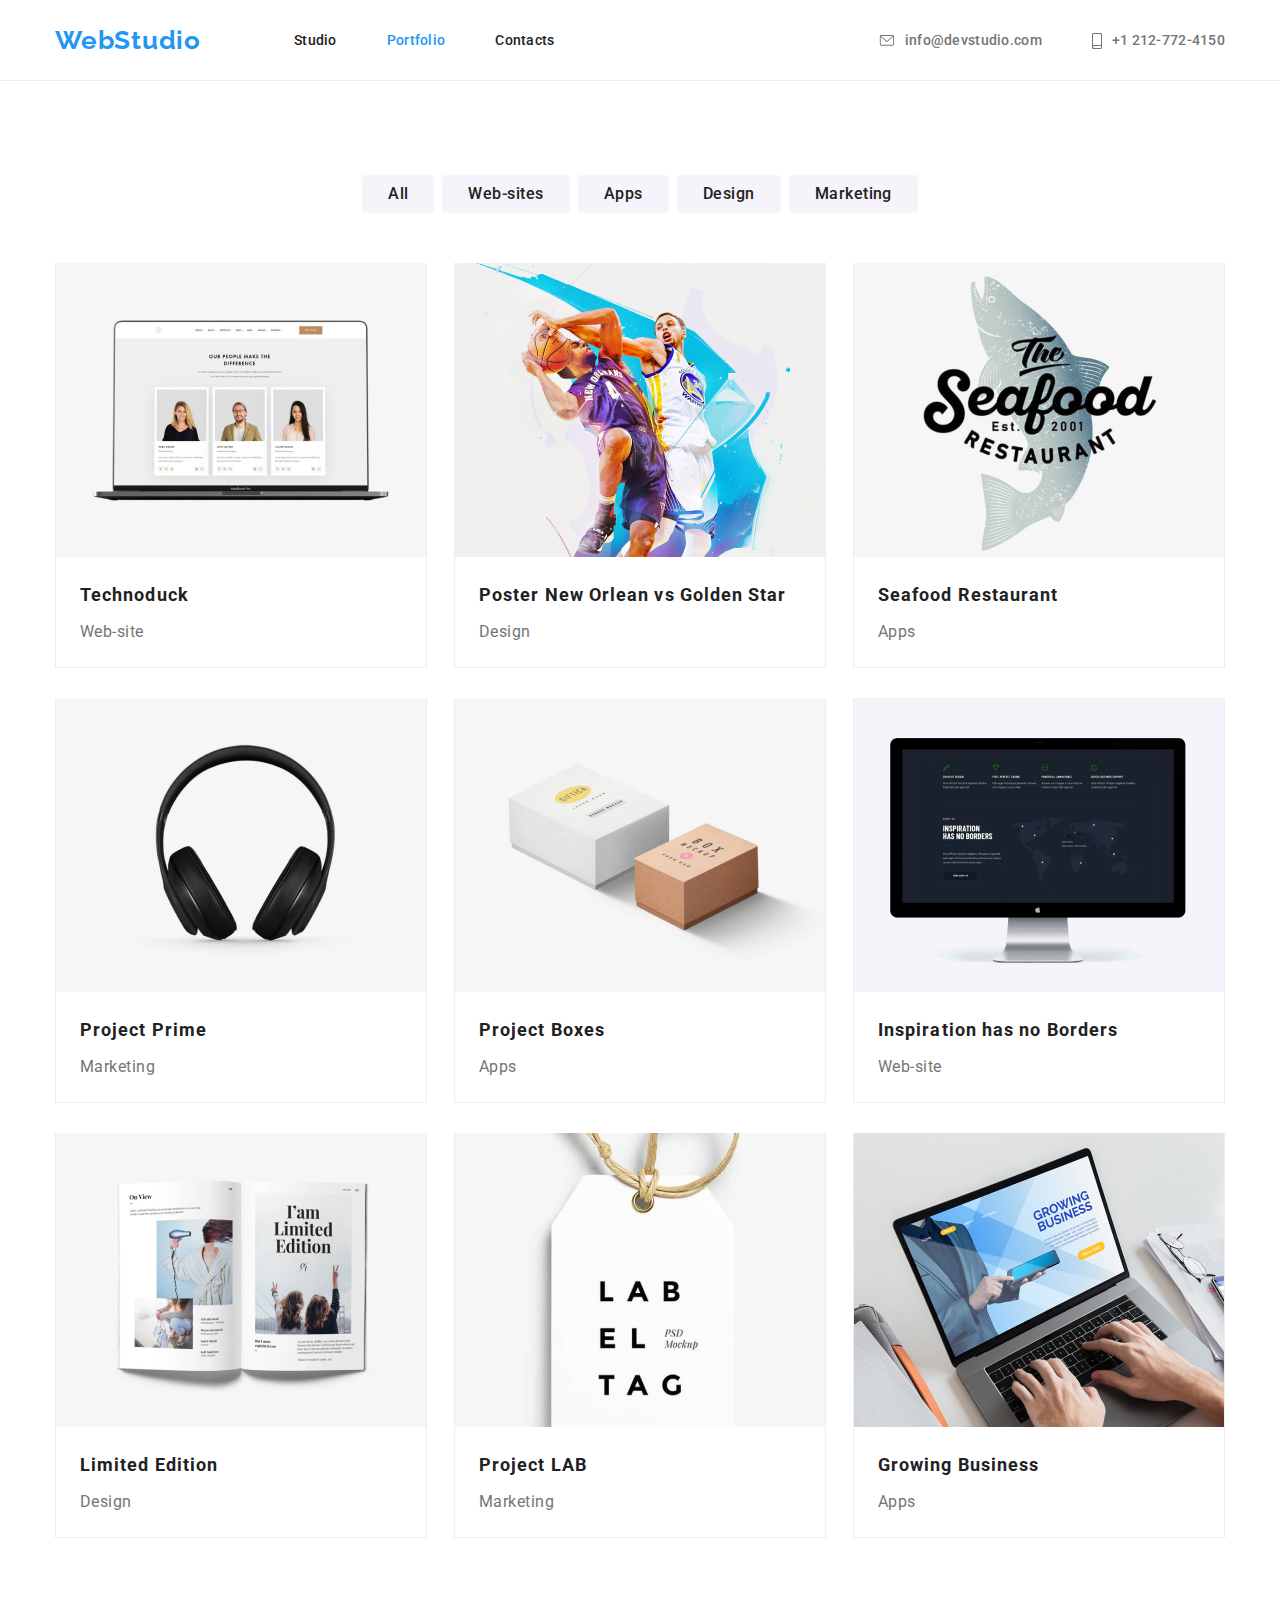
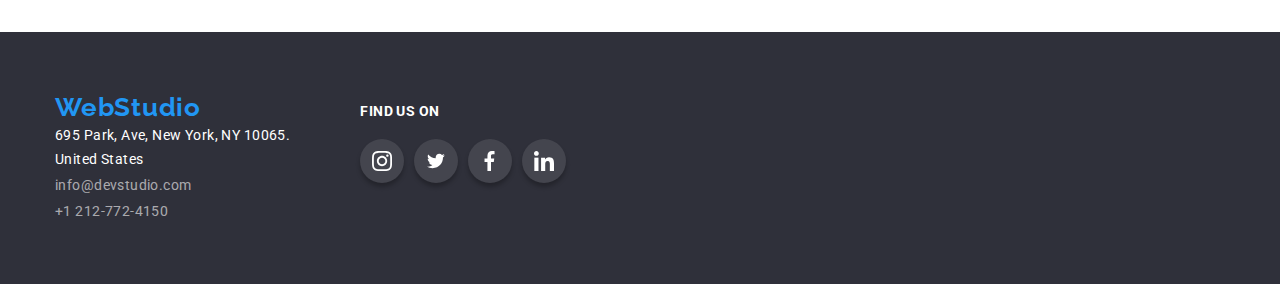
==== portfolio.html @ 8aeeb7af "Add files via upload" ====
<!DOCTYPE html>
<html lang="en">
<head>
    <meta charset="UTF-8">
    <meta http-equiv="X-UA-Compatible" content="IE=edge">
    <meta name="viewport" content="width=device-width, initial-scale=1.0">
    <title>Portfolio</title>
    <link href="https://fonts.googleapis.com/css2?family=Raleway:wght@700&family=Roboto:wght@400;500;700;900&display=swap" rel="stylesheet">
    <link rel="stylesheet" href="https://cdnjs.cloudflare.com/ajax/libs/modern-normalize/1.1.0/modern-normalize.min.css">
    <link rel="stylesheet" href="css/styles.css">
</head>
<body>
    <!--Header-->
    <header class="header">
        <!-- Navigation -->
        <div class="container">
            <nav class="nav">
                <a class="logo" href="./index.html">WebStudio</a>
                <ul class="nav-list">
                    <li class="nav-list-item">
                        <a class="nav-list-link" href="./index.html">Studio</a>
                    </li>
                    <li class="nav-list-item">
                        <a class="nav-list-link-card" href="./portfolio.html">Portfolio</a>
                    </li>
                    <li class="nav-list-item">
                        <a class="nav-list-link" href="#">Contacts</a>
                    </li>
                </ul>
            </nav>
            <ul class="address-list">
                <li class="address-list-item">
                    <a class="address-info" href="mailto:info@devstudio.com">
                        <svg class="header-address-icon" width="16" height="12">
                            <use href="./img/icons.svg#envelope"></use>
                        </svg>info@devstudio.com</a>
                </li>
                <li class="address-list-item">
                    <a class="address-info" href="tel:+12127724150">
                        <svg class="header-address-icon" width="10" height="16">
                            <use href="./img/icons.svg#smartphone"></use>
                        </svg>+1 212-772-4150</a>
                </li>
            </ul>
        </div>
        
    </header>

    <!--Main content-->
    <main>  
    <section class="section portfolio-section">
        <!--Portfolio Button-->
        <div class="container">
            <ul class="filter-btn-list">
                <li class="filter-btn-items"><button class="btn" type="button">All</button></li>
                <li class="filter-btn-items"><button class="btn" type="button">Web-sites</button></li>
                <li class="filter-btn-items"><button class="btn" type="button">Apps</button></li>
                <li class="filter-btn-items"><button class="btn" type="button">Design</button></li>
                <li class="filter-btn-items"><button class="btn" type="button">Marketing</button></li>
            </ul>
    
            <!--Portfolio Main images and poster-->
            
            <ul class="portfolio-list">
                <li class="portfolio-list-item"><img class="portfolio-list-img" src="img/portfolio-img1.jpg" alt="Laptop" width="370">
                    <h2 class="portfolio-list-header">Technoduck</h2>
                    <p class="portfolio-list-description">Web-site</p></li>
                <li class="portfolio-list-item"><img class="portfolio-list-img" src="img/portfolio-img2.jpg" alt="NBA Poster" width="370">
                    <h2 class="portfolio-list-header">Poster New Orlean vs Golden Star</h2>
                    <p class="portfolio-list-description">Design</p></li>
                <li class="portfolio-list-item"><img class="portfolio-list-img" src="img/portfolio-img3.jpg" alt="Seafood Restaurant" width="370">
                    <h2 class="portfolio-list-header">Seafood Restaurant</h2>
                    <p class="portfolio-list-description">Apps</p></li>
                <li class="portfolio-list-item"><img class="portfolio-list-img" src="img/portfolio-img4.jpg" alt="Headphone" width="370">
                    <h2 class="portfolio-list-header">Project Prime</h2>
                    <p class="portfolio-list-description">Marketing</p></li>
                <li class="portfolio-list-item"><img class="portfolio-list-img" src="img/portfolio-img5.jpg" alt="Image of two boxes" width="370">
                    <h2 class="portfolio-list-header">Project Boxes</h2>
                    <p class="portfolio-list-description">Apps</p></li>
                <li class="portfolio-list-item"><img class="portfolio-list-img" src="img/portfolio-img6.jpg" alt="Computer Monitor" width="370">
                    <h2 class="portfolio-list-header">Inspiration has no Borders</h2>
                    <p class="portfolio-list-description">Web-site</p></li>
                <li class="portfolio-list-item"><img class="portfolio-list-img" src="img/portfolio-img7.jpg" alt="Open book called I am Limited Edition" width="370">
                    <h2 class="portfolio-list-header">Limited Edition</h2>
                    <p class="portfolio-list-description">Design</p></li>
                <li class="portfolio-list-item"><img class="portfolio-list-img" src="img/portfolio-img8.jpg" alt="Tag" width="370">
                    <h2 class="portfolio-list-header">Project LAB</h2>
                    <p class="portfolio-list-description">Marketing</p></li>
                <li class="portfolio-list-item"><img class="portfolio-list-img" src="img/portfolio-img9.jpg" alt="Laptop" width="370">
                    <h2 class="portfolio-list-header">Growing Business</h2>
                    <p class="portfolio-list-description">Apps</p></li>
            </ul>
        </div>
        
    </section>        
    </main>

    <!--Footer-->
    <footer class="contact">
        <div class="container">
            <div class="footer-address">
                <a class="logo" href="./index.html">WebStudio</a>
                <address class="contact-info">
                    <ul class="contact-list">
                        <li class="contact-list-item"><a class="contact-list-item-map" href="https://goo.gl/maps/KjiPHwLMQQ97QbyQ7" target="_blank">695 Park, Ave, New York, NY 10065. <br>
                        United States</a>
                        </li>
                        <li class="contact-list-item">
                            <a class="contact-list-item-card"
                            href="mailto:info@devstudio.com">info@devstudio.com</a>
                        </li>
                        <li class="contact-list-item">
                            <a class="contact-list-item-card" href="tel:+12127724150">+1 212-772-4150</a>
                        </li>
                    </ul>
                </address>
            
            </div>
            
        <div class="socialmedia-list-container">
                <h2 class="socialmedia-list-title">Find Us On</h2>
                <ul class="socialmedia-list">
                  <li class="socialmedia-list-item">
                    <a href="" class="socialmedia-list-link">
                      <svg class="icon" width="20" height="20">
                        <use href="./img/icons.svg#instagram"></use>
                      </svg>
                    </a>
                  </li>
                  <li class="socialmedia-list-item">
                    <a href="" class="socialmedia-list-link">
                      <svg class="icon" width="20" height="16">
                        <use href="./img/icons.svg#twitter"></use>
                      </svg>
                    </a>
                  </li>
                  <li class="socialmedia-list-item">
                    <a href="" class="socialmedia-list-link">
                      <svg class="icon" width="20" height="20">
                        <use href="./img/icons.svg#facebook"></use>
                      </svg>
                    </a>
                  </li>
                  <li class="socialmedia-list-item">
                    <a href="" class="socialmedia-list-link">
                      <svg class="icon" width="20" height="20">
                        <use href="./img/icons.svg#linkedin"></use>
                      </svg>
                    </a>
                  </li>
                </ul>
            </div>
        </div>
        
    </footer>

</body>

</html>
---- css/styles.css ----
/*Global Elements*/

:root {
    --primary-color: #2196f3;
    --primary-colorFont: #212121;
    --secondary-colorFont: #757575;
    --third-colorFont: #ffffff;
    --main-bg-color:#e5e5e5;
    --dark-bg-color: #2f303a;
    --light-bg-color:#ffffff;
    --lightgrey-bg-color: #f5f4fa;
    --light-bg2-color: #eeeeee;
    --icon-color-main: #afb1b8;
}

*,
*::before,
*::after {
   box-sizing: border-box;
   margin: 0;
   padding: 0;
}

.container {
    width: 1200px;
    padding-left: 15px;
    padding-right: 15px;
    margin: 0 auto;
}

h1,
h2,
h3,
h4,
h5,
h6,
p {
   margin: 0;
   padding: 0;
}

ul {
   padding: 0;
}

img {
   display: block;
   max-width: 100%;
   height: auto;
}

.section {
   padding-top: 94px;
   padding-bottom: 94px;
}

body {
    font-family: 'Roboto', sans-serif;
    color: var(--primary-colorFont);
}

/* header & footer background, font, spacing */

.header {
    border-bottom: 1px solid #ececec;
}

.header .container {
    display: flex;
    align-items: center;
    background-color: var(--light-bg-color);
}

/*Navigation list color for current page */

.nav {
    display: flex;
    align-items: center;
}

.nav-list {
    display: flex;
    align-items: center;
    margin: 0;
    margin-left: 93px;
}

.nav-list-link,
.nav-list-link-card {
    display: block;
}

.address-list {
    display: flex;
    align-items: center;
     
    margin-left: auto;
}

.address-list li:last-child {
    margin-left: 50px;
}

.address-info {
    color: var(--secondary-colorFont);
}


.nav-list li:nth-child(2),
.nav-list li:nth-child(3) {
    margin-left: 50px;
}

.nav-list-link-card {
    color: var(--primary-color);
}

.nav-list-link,
.nav-list-link-card,
.address-info {
    font-weight: 500;
    font-size: 14px;
    font-style: normal;
    line-height: 1.143;
    letter-spacing: 0.02em;
    text-decoration: none;
    padding: 32px 0;
}


.contact .container {
    display: flex;
    align-items: baseline;
}

.contact {
    font-size: 14px;
    line-height: 1.714;
    letter-spacing: 0.03em;
    background-color: var(--dark-bg-color);
    padding: 60px 0;
}

.contact-info {
    font-style: normal;
}

.contact-list-item:not(:last-child) {
    margin-bottom: 2px;
}

.contact-list-item-map {
    text-decoration: none;
    color: var(--third-colorFont);
  }

.contact-list-item-card {
    text-decoration: none;
    color: rgba(255, 255, 255, 0.6);
  }
  
.contact-list-item-map:hover,
.contact-list-item-map:focus,
.contact-list-item-card:hover,
.contact-list-item-card:focus {
    color: var(--primary-color);
}

.social-list-container h2 {
    font-weight: 700;
    font-size: 14px;
    line-height: 1.14;
    letter-spacing: 0.03em;
    text-transform: uppercase;
    color: var(--super-light-text);
    margin-bottom: 20px;
}

.contact .socialmedia-list-link {
    background-color: rgba(255, 255, 255, 0.1);
    display: flex;
    justify-content: center;
    align-items: center;
    border-radius: 50%;
    width: 44px;
    height: 44px;
    color: var(--third-colorFont);
    box-shadow: 0px 4px 4px 0px rgba(0, 0, 0, 0.25);
    -webkit-box-shadow: 0px 4px 4px 0px rgba(0, 0, 0, 0.25);
    -moz-box-shadow: 0px 4px 4px 0px rgba(0, 0, 0, 0.25);
}

.contact .socialmedia-list {
    display: flex;
}

/* Footer social media */
.socialmedia-list-container {
    margin-left: 70px;
}

.socialmedia-list-title {
    font-weight: 700;
    font-size: 14px;
    line-height: 1.143;
    letter-spacing: 0.03em;
    text-transform: uppercase;
    color: var(--third-colorFont);
    margin-bottom: 20px;
}

.socialmedia-list {
    display: flex;
}

.socialmedia-list-item:not(:last-child) {
    margin-right: 10px;
}

.socialmedia-list-link .icon {
    fill: var(--third-colorFont);
}

.socialmedia-list .socialmedia-list-link:hover,
.socialmedia-list .socialmedia-list-link:active {
    background-color: var(--primary-color);
}

.socialmedia-list .socialmedia-list-link:hover {
    fill: var(--third-colorFont);
}

/* List styles */
.nav-list,
.address-list,
.features-list,
.ourteam-list,
.contact-list,
.aboutus-list,
.filter-btn-list,
.portfolio-list,
.social-list,
.clients-list,
.socialmedia-list {
    list-style: none;
}
/* List styles end */

/*Header logo*/

.logo {
    font-family: 'Raleway', sans-serif;
    font-weight: 700;
    font-size: 26px;
    line-height: 1.192;
    letter-spacing: 0.03em;
    text-decoration: none;
    color: var(--primary-color);
}

/*Header formatings*/

.nav-list-link {
    color: var(--primary-colorFont);
}

/*Header Hover & Focus styles */

.nav-list-link:hover,
.nav-list-link:focus,
.address-info:hover,
.address-info:focus {
    color: var(--primary-color);
}

.header-address-icon {
    margin-right: 10px;
    vertical-align: middle;
    fill: currentColor;
}

/* Hero Section */

.hero-main-header {
    font-weight: 900;
    font-size: 44px;
    line-height: 1.364;
    text-align: center;
    letter-spacing: 0.06em;
    text-transform: uppercase;
    width: 696px;
    margin-left: auto;
    margin-right: auto;
    margin-bottom: 30px;
  }

.hero-up-side {
    background-image: linear-gradient(rgba(47, 48, 58, 0.4), rgba(47, 48, 58, 0.4)), url(../img/hero-bg.jpg);
    background-repeat: no-repeat;
    background-size: cover;
    background-position: center;
    color: var(--third-colorFont);
    padding-top: 200px;
    padding-bottom: 200px;
    text-align: center;
}

/* Hero Section button */
.hero-btn {
    font-family: 'Roboto', sans-serif;
    font-weight: 700;
    font-size: 16px;
    line-height: 1.875;
    text-align: center;
    letter-spacing: 0.06em;
    align-items: center;
    border-radius: 4px;
    border: transparent;
    background-color: var(--primary-color);
    box-shadow: 0px 4px 4px rgba(0, 0, 0, 0.15);
    color: var(--third-colorFont);
    cursor: pointer;
    padding: 10px 20px;
   display: inline-block;
    
}

.hero-btn:hover,
.hero-btn:focus {
    color: var(--primary-colorFont);
    box-shadow: 0px 3px 1px rgba(0, 0, 0, 0.1), 0px 1px 2px rgba(0, 0, 0, 0.08),
        0px 2px 2px rgba(0, 0, 0, 0.12);
}


/*Feature secton */
.container .features-list {
    display: flex;
}

.list-icon-block {
    display: flex;
    align-items: center;
    justify-content: center;
    width: 100%;
    height: 120px;
    background-color: var(--lightgrey-bg-color);
    margin-bottom: 30px;
    border-radius: 4px;
    text-align: center;
}

.features-item {
    max-width: 270px;
}

.features-item:not(:last-child) {
    margin-right: 30px;
}

.features-item-title {
    font-weight: 700;
    font-size: 14px;
    line-height: 1.143;
    letter-spacing: 0.03em;
    text-transform: uppercase;
    margin-bottom: 10px;
}

.features-description {
    font-size: 14px;
    line-height: 1.714;
    letter-spacing: 0.03em;
    color: var(--secondary-colorFont);
}

/* What we do section / About us section */
/* Our Team */

.aboutus-section {
    padding-top: 0;
}

.aboutus-list {
    display: flex;
}

.aboutus-list-item:not(:last-child) {
    margin-right: 30px;
}

.aboutus-title {
    text-align: center;
    margin-bottom: 20px; /* add some margin between title and list */
}


.aboutus-title,
.ourteam-title {
    font-weight: 700;
    font-size: 36px;
    line-height: 1.167;
    letter-spacing: 0.03em;
    text-align: center;
    margin-bottom: 50px;
} 

.ourteam .container {
    display: flex;
    flex-wrap: wrap;
    justify-content: center;
}

.ourteam-list {
    display: flex;
    text-align: center;
}

.ourteam-list-item:not(:last-child) {
    margin-right: 30px;
}

.ourteam {
    background-color: var(--lightgrey-bg-color);
}

.ourteam-list-item {
    background: var(--light-bg-color);
    box-shadow: 0px 1px 3px rgba(0, 0, 0, 0.12), 0px 1px 1px rgba(0, 0, 0, 0.14), 0px 2px 1px rgba(0, 0, 0, 0.2);
    border-radius: 0px 0px 4px 4px;
}

.ourteam-title {
    display: flex;
    align-items: center;
}

.ourteam-list-header {
    font-weight: 500;
    padding-top: 30px;
    margin-bottom: 10px;
}

.ourteam-list-header,
.ourteam-list-description {
    line-height: 1.888;
    letter-spacing: 0.03em;
}

.ourteam-list-description {
    color: var(--secondary-colorFont);
    margin-bottom: 30px;
}

.ourteam .social-list {
    display: flex;
    justify-content: center;
    margin-bottom: 30px;
}

.ourteam .icon-thumb {
    background-color: transparent;
    border-radius: 50%;
    display: flex;
    width: 44px;
    height: 44px;
    align-items: center;
    justify-content: center;
    fill: var(--icon-color-main);
}

.ourteam .icon-thumb:hover,
.ourteam .icon-thumb:active {
    background-color: var(--primary-color);
}

.ourteam .icon-thumb:hover .icon {
    fill: var(--third-colorFont);
}

.social-list-items:not(:last-child) {
    margin-right: 10px;
}

/*Clients Section*/

.clients-section .clients-title {
    font-family: "Roboto";
    font-weight: 700;
    font-size: 36px;
    line-height: 0.875;
    text-align: center;
    letter-spacing: 0.03em;
    margin-bottom: 50px;
}

.clients-list {
    display: flex;
}



.clients-list-item {
    width: 170px;
    height: 92px;
}

.clients-list-item:not(:last-child) {
    margin-right: 30px;
}

.clients-list-link {
    display: flex;
    justify-content: center;
    align-items: center;
    border: 1px solid var(--icon-color-main);
    border-radius: 6px;
    width: 170px;
    height: 92px;
    color: var(--icon-color-main)
}

/*Icon Fill Studio */
.clients-list-link:hover,
.clients-list-link:focus {
  border: 1px solid var(--primary-color);
}

.clients-list-link .icon {
  fill: currentColor;
}

.clients-list-link:hover .icon,
.clients-list-link:focus .icon {
  fill: var(--primary-color);
}

/*Portfolio*/

/*Portfolio button*/

.filter-btn-list {
    display: flex;
    margin-bottom: 50px;
    justify-content: center;
}

.filter-btn-list .btn {
    font-family: 'Roboto', sans-serif;
    font-weight: 500;
    font-size: 16px;
    line-height: 1.625;
    text-align: center;
    letter-spacing: 0.03em;
    color: var(--primary-colorFont);
    background: var(--lightgrey-bg-color);
    border-radius: 4px;
    border: none;
    cursor: pointer;
    padding: 6px 26px;
  }

.filter-btn-items:not(:last-child) {
    margin-right: 8px;
}

.btn:hover,
.btn:focus {
    background-color: var(--primary-color);
    color: var(--third-colorFont);
    box-shadow: 0px 3px 1px rgba(0, 0, 0, 0.1), 0px 1px 2px rgba(0, 0, 0, 0.08),
        0px 2px 2px rgba(0, 0, 0, 0.12);
}

/*end of button*/

/*Portfolio main*/

.portfolio-list {
    display: flex;
    justify-content: space-between;
    flex-wrap: wrap;
}

.portfolio-list-item:hover,
.portfolio-list-item:focus {
  box-shadow: 0px 1px 1px rgba(0, 0, 0, 0.12), 0px 4px 4px rgba(0, 0, 0, 0.06),
    1px 4px 6px rgba(0, 0, 0, 0.16);
}

.portfolio-list-item {
    margin-bottom: 30px;
    background: var(--light-bg-color);
    border-right: 1px solid var(--light-bg2-color);
    border-bottom: 1px solid var(--light-bg2-color);
    border-left: 1px solid var(--light-bg2-color);
}
  
.portfolio-list-item:nth-last-child(-n + 3) {
    margin-bottom: 0;
}

.portfolio-list-header,
.portfolio-list-description {
    margin-left: 24px;
    margin-right: 24px;
}

.portfolio-list-header {
    font-weight: 700;
    font-size: 18px;
    line-height: 2;
    letter-spacing: 0.06em;
    margin-top: 20px;
    margin-bottom: 4px;
}

.portfolio-list-description {
    line-height: 1.875;
    letter-spacing: 0.03em;
    color: var(--secondary-colorFont);
    margin-bottom: 20px;
}
/*end of Main*/
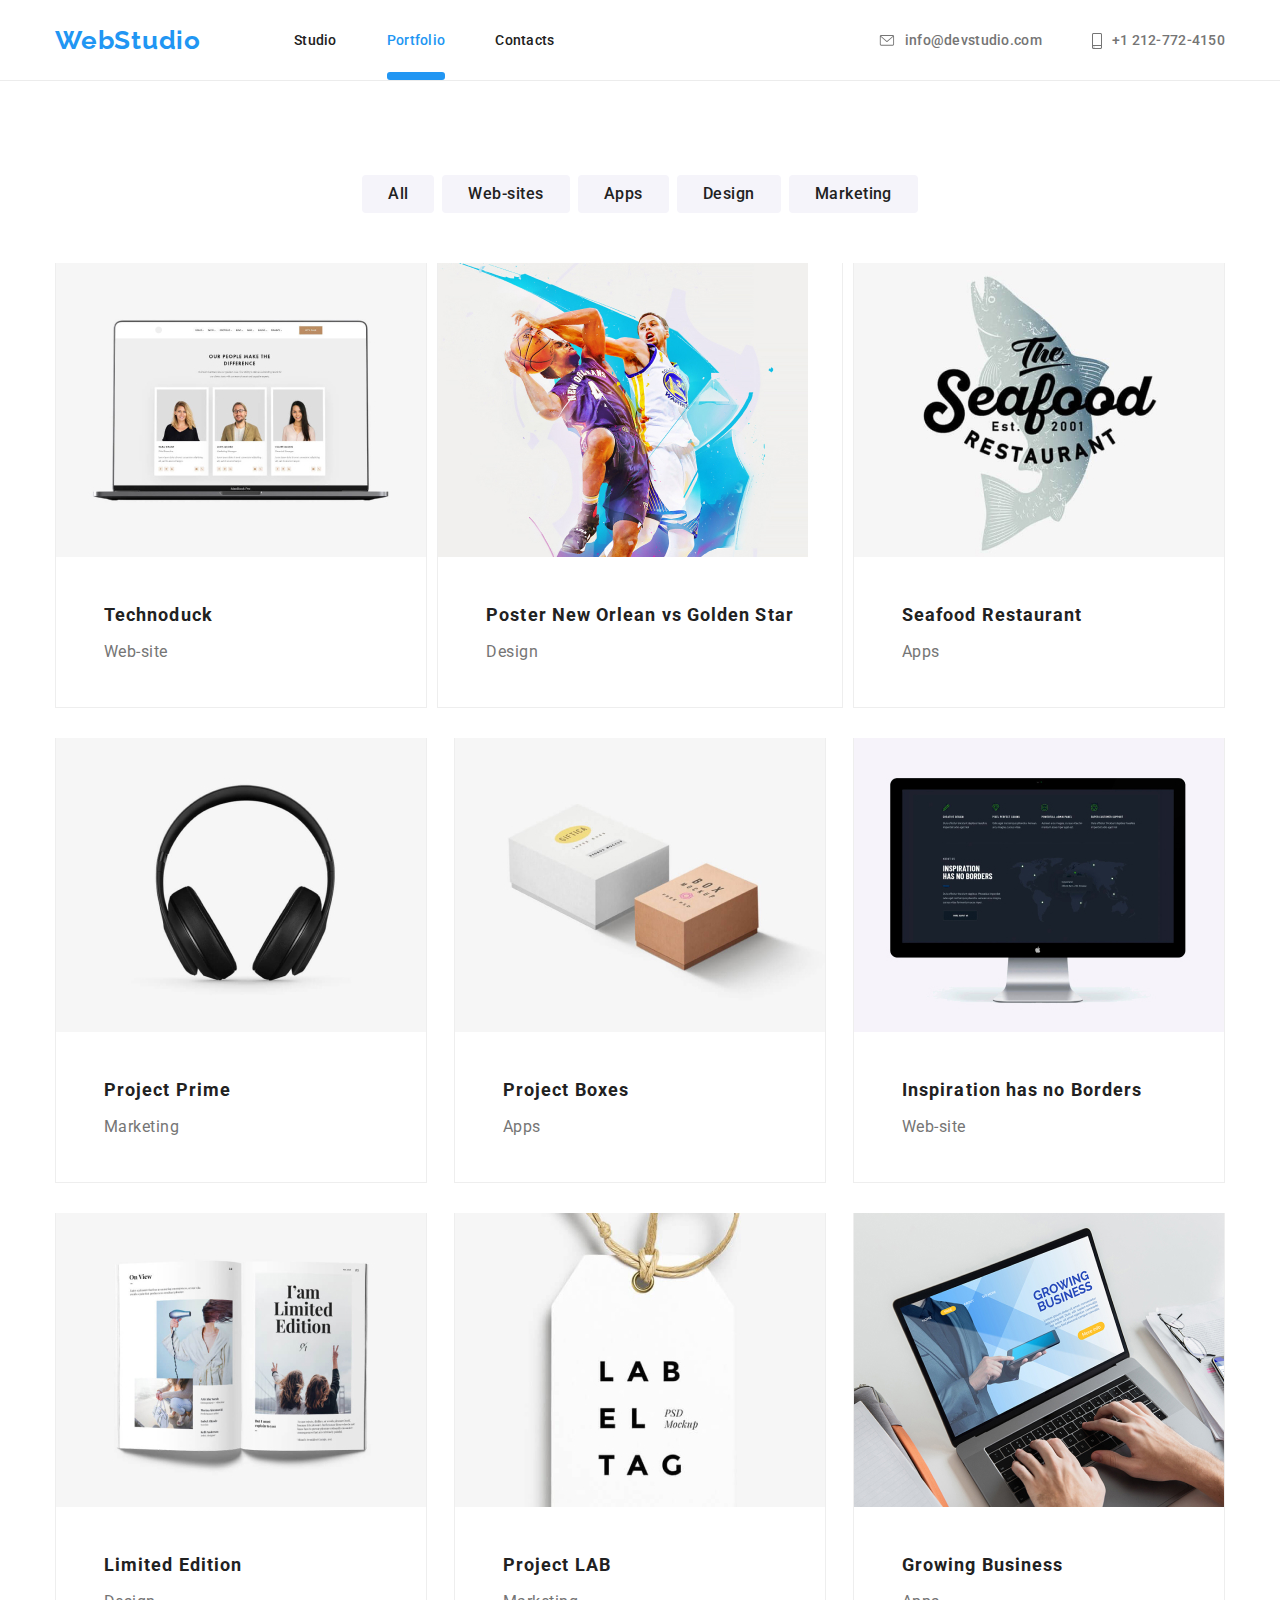
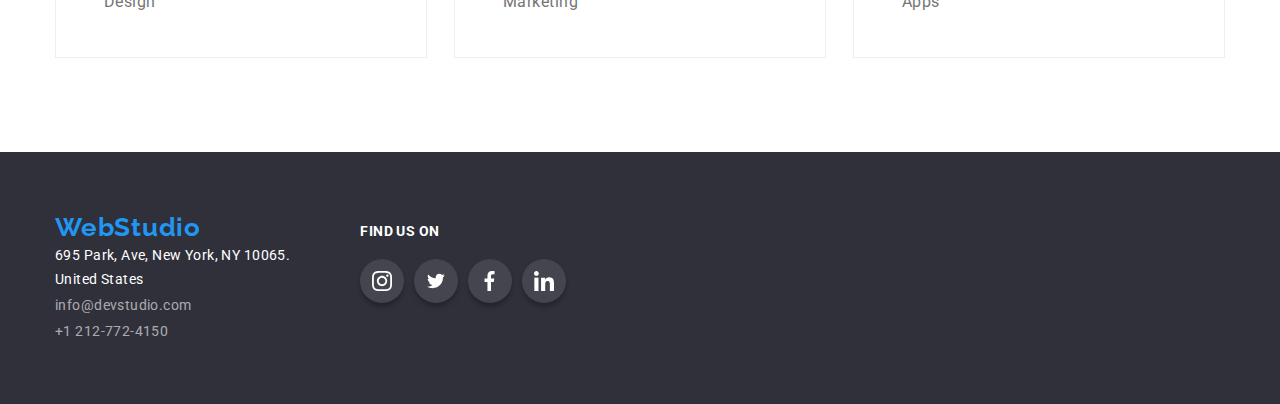
==== commit 5e331567: "Added all the fancy animations ." ====
--- a/portfolio.html
+++ b/portfolio.html
@@ -62,33 +62,130 @@
             <!--Portfolio Main images and poster-->
             
             <ul class="portfolio-list">
-                <li class="portfolio-list-item"><img class="portfolio-list-img" src="img/portfolio-img1.jpg" alt="Laptop" width="370">
-                    <h2 class="portfolio-list-header">Technoduck</h2>
-                    <p class="portfolio-list-description">Web-site</p></li>
-                <li class="portfolio-list-item"><img class="portfolio-list-img" src="img/portfolio-img2.jpg" alt="NBA Poster" width="370">
-                    <h2 class="portfolio-list-header">Poster New Orlean vs Golden Star</h2>
-                    <p class="portfolio-list-description">Design</p></li>
-                <li class="portfolio-list-item"><img class="portfolio-list-img" src="img/portfolio-img3.jpg" alt="Seafood Restaurant" width="370">
-                    <h2 class="portfolio-list-header">Seafood Restaurant</h2>
-                    <p class="portfolio-list-description">Apps</p></li>
-                <li class="portfolio-list-item"><img class="portfolio-list-img" src="img/portfolio-img4.jpg" alt="Headphone" width="370">
-                    <h2 class="portfolio-list-header">Project Prime</h2>
-                    <p class="portfolio-list-description">Marketing</p></li>
-                <li class="portfolio-list-item"><img class="portfolio-list-img" src="img/portfolio-img5.jpg" alt="Image of two boxes" width="370">
-                    <h2 class="portfolio-list-header">Project Boxes</h2>
-                    <p class="portfolio-list-description">Apps</p></li>
-                <li class="portfolio-list-item"><img class="portfolio-list-img" src="img/portfolio-img6.jpg" alt="Computer Monitor" width="370">
-                    <h2 class="portfolio-list-header">Inspiration has no Borders</h2>
-                    <p class="portfolio-list-description">Web-site</p></li>
-                <li class="portfolio-list-item"><img class="portfolio-list-img" src="img/portfolio-img7.jpg" alt="Open book called I am Limited Edition" width="370">
-                    <h2 class="portfolio-list-header">Limited Edition</h2>
-                    <p class="portfolio-list-description">Design</p></li>
-                <li class="portfolio-list-item"><img class="portfolio-list-img" src="img/portfolio-img8.jpg" alt="Tag" width="370">
-                    <h2 class="portfolio-list-header">Project LAB</h2>
-                    <p class="portfolio-list-description">Marketing</p></li>
-                <li class="portfolio-list-item"><img class="portfolio-list-img" src="img/portfolio-img9.jpg" alt="Laptop" width="370">
-                    <h2 class="portfolio-list-header">Growing Business</h2>
-                    <p class="portfolio-list-description">Apps</p></li>
+                <li class="portfolio-list-item">
+                    <div class="overlay">
+                        <img class="portfolio-list-img" src="img/portfolio-img1.jpg" alt="Laptop" width="370">
+                    
+                        <p class="overlay-text">Technoduck is a state-of-the-art coronavirus distribution platform. Companies use this platform for digital espionage and attacks on competitors' secure servers.</p>
+                    </div>
+
+                    <div class="overlay-card">
+                        <h2 class="portfolio-list-header">Technoduck</h2>
+                        <p class="portfolio-list-description">Web-site</p>
+                    </div>
+                    
+                </li>
+
+                <li class="portfolio-list-item">
+                    <div class="overlay">
+                        <img class="portfolio-list-img" src="img/portfolio-img2.jpg" alt="NBA Poster" width="370">
+
+                    
+                        <p class="overlay-text">Technoduck is a state-of-the-art coronavirus distribution platform. Companies use this platform for digital espionage and attacks on competitors' secure servers.</p>
+                    </div>
+                    
+                    <div class="overlay-card">
+                        <h2 class="portfolio-list-header">Poster New Orlean vs Golden Star</h2>
+                        <p class="portfolio-list-description">Design</p>
+                    </div>
+                </li>    
+
+                <li class="portfolio-list-item">
+                    <div class="overlay">
+                        <img class="portfolio-list-img" src="img/portfolio-img3.jpg" alt="Seafood Restaurant" width="370">
+                    
+                        <p class="overlay-text">Technoduck is a state-of-the-art coronavirus distribution platform. Companies use this platform for digital espionage and attacks on competitors' secure servers.</p>
+                    </div>
+
+                    <div class="overlay-card">
+                        <h2 class="portfolio-list-header">Seafood Restaurant</h2>
+                        <p class="portfolio-list-description">Apps</p>
+                    </div>
+                </li>    
+
+                <li class="portfolio-list-item">
+                    <div class="overlay">
+                        <img class="portfolio-list-img" src="img/portfolio-img4.jpg" alt="Headphone" width="370">
+                    
+                        <p class="overlay-text">Technoduck is a state-of-the-art coronavirus distribution platform. Companies use this platform for digital espionage and attacks on competitors' secure servers.</p>
+                    </div>
+
+                    <div class="overlay-card">
+                        <h2 class="portfolio-list-header">Project Prime</h2>
+                        <p class="portfolio-list-description">Marketing</p>
+                    </div>
+                </li>
+
+                <li class="portfolio-list-item">
+                    <div class="overlay">
+                        <img class="portfolio-list-img" src="img/portfolio-img5.jpg" alt="Image of two boxes" width="370">
+                    
+                        <p class="overlay-text">Technoduck is a state-of-the-art coronavirus distribution platform. Companies use this platform for digital espionage and attacks on competitors' secure servers.</p>
+                    </div>
+
+                    <div class="overlay-card">
+                        <h2 class="portfolio-list-header">Project Boxes</h2>
+                        <p class="portfolio-list-description">Apps</p>
+                    </div>
+                    
+                </li>
+
+                <li class="portfolio-list-item">
+                    <div class="overlay">
+                        <img class="portfolio-list-img" src="img/portfolio-img6.jpg" alt="Computer Monitor" width="370">
+                    
+                        <p class="overlay-text">Technoduck is a state-of-the-art coronavirus distribution platform. Companies use this platform for digital espionage and attacks on competitors' secure servers.</p>
+                    </div>
+
+                    <div class="overlay-card"> 
+                        <h2 class="portfolio-list-header">Inspiration has no Borders</h2>
+                        <p class="portfolio-list-description">Web-site</p>
+                    </div>
+                    
+                </li>
+
+                <li class="portfolio-list-item">
+                    <div class="overlay">
+                        <img class="portfolio-list-img" src="img/portfolio-img7.jpg" alt="Open book called I am Limited Edition" width="370">
+                    
+                        <p class="overlay-text">Technoduck is a state-of-the-art coronavirus distribution platform. Companies use this platform for digital espionage and attacks on competitors' secure servers.</p>
+                    </div>
+
+                    <div class="overlay-card">
+                        <h2 class="portfolio-list-header">Limited Edition</h2>
+                        <p class="portfolio-list-description">Design</p>
+                    </div>
+                    
+                </li>
+
+                <li class="portfolio-list-item">
+                    <div class="overlay">
+                        <img class="portfolio-list-img" src="img/portfolio-img8.jpg" alt="Tag" width="370">
+                    
+                        <p class="overlay-text">Technoduck is a state-of-the-art coronavirus distribution platform. Companies use this platform for digital espionage and attacks on competitors' secure servers.</p>
+                    </div>
+
+                    <div class="overlay-card">
+                        <h2 class="portfolio-list-header">Project LAB</h2>
+                        <p class="portfolio-list-description">Marketing</p>
+                    </div>
+                    
+                </li>
+
+                <li class="portfolio-list-item">
+                    <div class="overlay">
+                        <img class="portfolio-list-img" src="img/portfolio-img9.jpg" alt="Laptop" width="370">
+                    
+                        <p class="overlay-text">Technoduck is a state-of-the-art coronavirus distribution platform. Companies use this platform for digital espionage and attacks on competitors' secure servers.</p>
+                    </div>
+
+                    <div class="overlay-card">
+                        <h2 class="portfolio-list-header">Growing Business</h2>
+                        <p class="portfolio-list-description">Apps</p>
+                    </div>
+                    
+                </li>
+
             </ul>
         </div>
         
--- a/css/styles.css
+++ b/css/styles.css
@@ -11,6 +11,7 @@
     --lightgrey-bg-color: #f5f4fa;
     --light-bg2-color: #eeeeee;
     --icon-color-main: #afb1b8;
+    --timing: 250ms;
 }
 
 *,
@@ -113,6 +114,19 @@
 
 .nav-list-link-card {
     color: var(--primary-color);
+    position: relative;
+}
+
+.nav-list-link-card::after {
+    content: " ";
+    position: absolute;
+    left: 0;
+    bottom: 0;
+    display: block;
+    width: 100%;
+    height: 8px;
+  border-radius: 3px;
+    background-color: var(--primary-color);
 }
 
 .nav-list-link,
@@ -127,6 +141,11 @@
     padding: 32px 0;
 }
 
+.address-info {
+    transition-property: color;
+    transition-duration: var(--timing);
+    transition-timing-function: cubic-bezier(0.4, 0, 0.2, 1);
+}
 
 .contact .container {
     display: flex;
@@ -394,6 +413,32 @@
     margin-bottom: 20px; /* add some margin between title and list */
 }
 
+.aboutus-list-item {
+    position: relative;
+}
+
+.aboutus-overlay-textbox {
+    background-color: rgba(47, 48, 58, 0.8);
+    width: 370px;
+    height: 70px;
+    position: absolute;
+    bottom: 0px;
+    padding-top: 27px;
+    padding-bottom: 27px;
+}
+
+.aboutus-overlay-text {
+    font-family: "Roboto";
+    font-style: normal;
+    font-weight: 700;
+    font-size: 14px;
+    line-height: 1.14;
+    letter-spacing: 0.03em;
+    text-transform: uppercase;
+    text-align: center;
+    color: var(--third-colorFont);
+}
+
 
 .aboutus-title,
 .ourteam-title {
@@ -594,6 +639,52 @@
     border-right: 1px solid var(--light-bg2-color);
     border-bottom: 1px solid var(--light-bg2-color);
     border-left: 1px solid var(--light-bg2-color);
+    position: relative;
+    transition-property: box-shadow;
+    transition-duration: var(--timing);
+    transition-timing-function: cubic-bezier(0.4, 0, 0.2, 1);
+}
+
+.overlay {
+    position: relative;
+    width: 370px;
+    height: 294px;
+    overflow: hidden;
+}
+
+.overlay-text {
+    position: absolute;
+    top: 0;
+    left: 0;
+    width: 370px;
+    height: 294px;
+    transform: translateY(295px);
+    background-color: var(--primary-color);
+    opacity: 90%;
+    color: var(--mainbright);
+    font-family: roboto;
+    font-weight: 400;
+    font-size: 18px;
+    line-height: 1.56;
+    letter-spacing: 0.03em;
+    text-align: center;
+    text-justify: center;
+    padding-top: 63px;
+    padding-bottom: 91px;
+    padding-left: 24px;
+    padding-right: 24px;
+}
+
+.portfolio-list-item:hover .overlay-text {
+    transform: translateY(0px);
+    transition: transform 350ms ease;
+}
+
+.overlay-card {
+    padding: 20px 24px;
+    border-bottom: 1px solid var(--bordercolor);
+    border-left: 1px solid var(--bordercolor);
+    border-right: 1px solid var(--bordercolor);
 }
   
 .portfolio-list-item:nth-last-child(-n + 3) {
@@ -621,4 +712,85 @@
     color: var(--secondary-colorFont);
     margin-bottom: 20px;
 }
+
+@keyframes modal-animation {
+    0% {
+      visibility: hidden;
+      opacity: 0;
+      scale: (0);
+    }
+  
+    100% {
+      opacity: 1;
+      visibility: visible;
+      scale: (1);
+    }
+  }
+
+
+.backdrop {
+    visibility: visible;
+    animation-name: modal-animation;
+    position: fixed;
+    height: 100vh;
+    width: 100vw;
+    background: rgba(0, 0, 0, 0.2);
+    top: 0;
+    left: 0;
+    opacity: 1;
+}
+
+.modal {
+    position: absolute;
+    background-color: var(--primary-color);
+    box-shadow: 0px 1px 3px rgba(0, 0, 0, 0.12), 0px 1px 1px rgba(0, 0, 0, 0.14),
+      0px 2px 1px rgba(0, 0, 0, 0.2);
+    border-radius: 4px;
+    width: 528px;
+    height: 581px;
+    top: 50%;
+    left: 50%;
+    transform: translate(-50%, -50%);
+    animation-name: modal-animation;
+    animation-duration: var(--timing);
+    animation-timing-function: cubic-bezier(0.4, 0, 0.2, 1);
+}
+
+.modal-btn-close {
+    border: 1px solid rgba(0, 0, 0, 0.1);
+    border-radius: 50%;
+    width: 30px;
+    height: 30px;
+    color: var(--primary-colorFont);
+    background-color: var(--primary-color);
+    position: absolute;
+    top: 8px;
+    right: 8px;
+}
+
+.modal-btn-close:hover,
+.modal-btn-close:focus {
+    cursor: pointer;
+}
+
+.close-btn {
+    fill: var(--primary-colorFont);
+    left: 22.22%;
+    right: 16.67%;
+    top: 16.67%;
+    bottom: 22.22%;
+}
+
+.is-hidden {
+    visibility: hidden;
+    opacity: 0;
+    pointer-events: none;
+}
+
+.hero-btn:click {
+    animation-name: modal-animation;
+    animation-duration: var(--time);
+    animation-timing-function: cubic-bezier(0.4, 0, 0.2, 1);
+}
+
 /*end of Main*/
